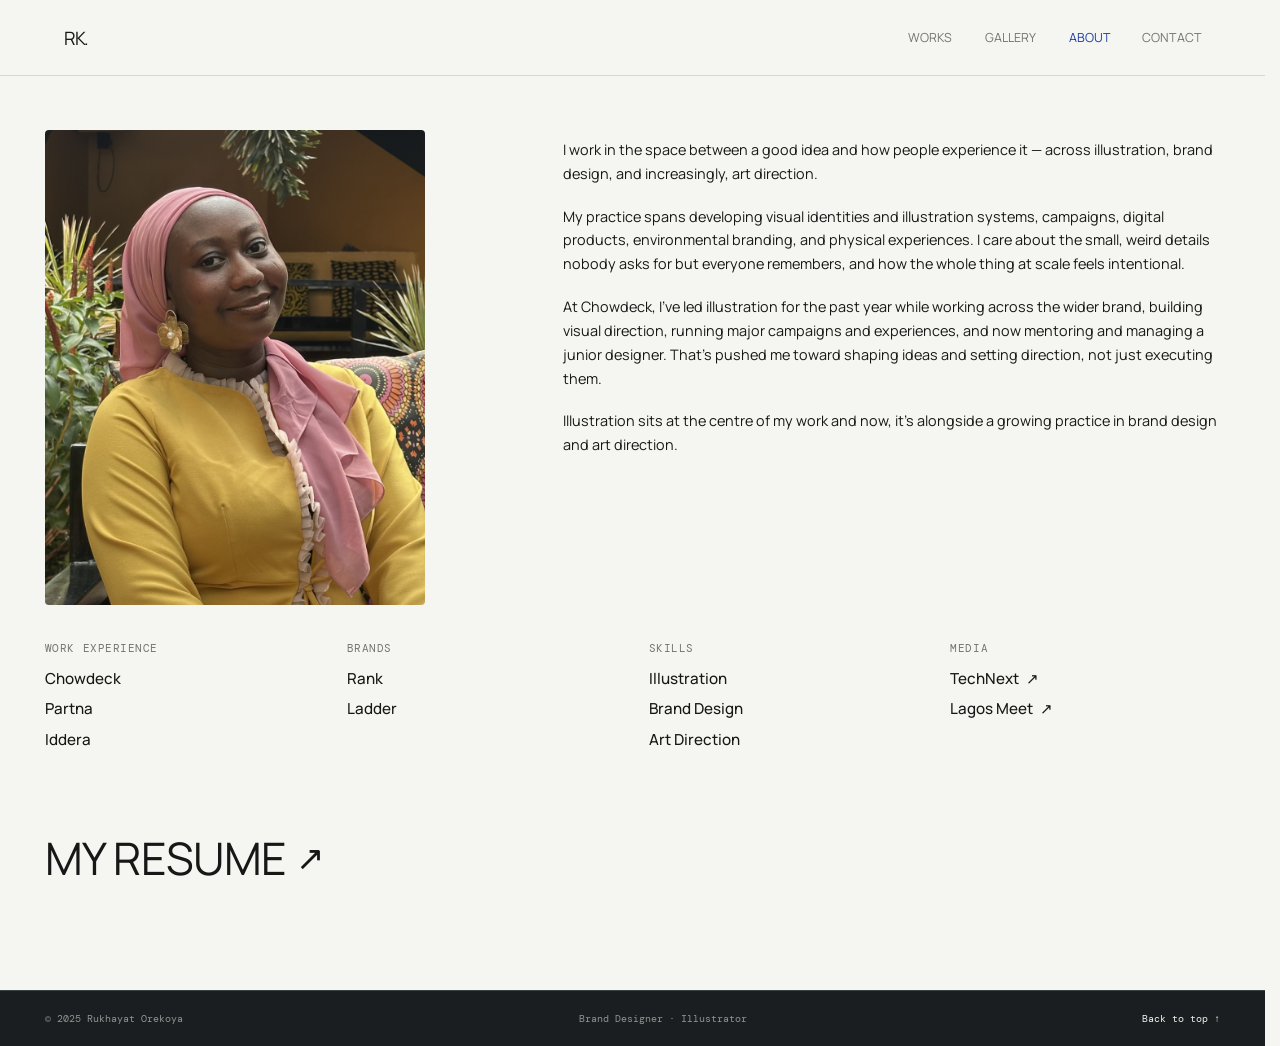
==== about.html @ cfad0948 "Initial commit" ====
<!doctype html>
<html lang="en">
<head>
  <meta charset="UTF-8" />
  <meta name="viewport" content="width=device-width, initial-scale=1.0" />
  <meta name="description" content="About Rukky — brand designer and illustrator." />
  <title>About — RUKKY</title>
  <link rel="preconnect" href="https://fonts.googleapis.com" />
  <link rel="preconnect" href="https://fonts.gstatic.com" crossorigin />
  <link href="https://fonts.googleapis.com/css2?family=BBH+Bartle&family=DM+Mono:wght@400;500&family=Manrope:wght@400;500;600;700;800&display=swap" rel="stylesheet" />
  <link rel="stylesheet" href="style.css" />
  <link rel="stylesheet" href="about.css" />
</head>
<body>

  <header class="site-header">
    <a class="brand" href="index.html#top" aria-label="Rukky home"><span>RK.</span></a>
    <button class="nav-hamburger" id="navHamburger" type="button" aria-expanded="false" aria-controls="navLinks" aria-label="Open menu">
      <span></span><span></span><span></span>
    </button>
    <nav id="navLinks" aria-label="Primary navigation" aria-hidden="true">
      <a href="index.html#work">Works</a>
      <a href="gallery.html">Gallery</a>
      <a href="about.html" aria-current="page">About</a>
      <a href="index.html#contact">Contact</a>
    </nav>
  </header>

  <main class="about-page section-pad">

    <div class="about-top">
      <div class="about-photo reveal">
        <img src="/about_image/Mask group (1).png" alt="Portrait of Rukky" loading="lazy" />
      </div>

      <div class="about-copy reveal">
        <p>I work in the space between a good idea and how people experience it — across illustration, brand design, and increasingly, art direction.</p>
        <p>My practice spans developing visual identities and illustration systems, campaigns, digital products, environmental branding, and physical experiences. I care about the small, weird details nobody asks for but everyone remembers, and how the whole thing at scale feels intentional.</p>
        <p>At Chowdeck, I've led illustration for the past year while working across the wider brand, building visual direction, running major campaigns and experiences, and now mentoring and managing a junior designer. That's pushed me toward shaping ideas and setting direction, not just executing them.</p>
        <p>Illustration sits at the centre of my work and now, it's alongside a growing practice in brand design and art direction.</p>
      </div>
    </div>

    <div class="about-info-grid reveal">
      <div class="info-col">
        <span class="info-heading">Work Experience</span>
        <ul>
          <li>Chowdeck</li>
          <li>Partna</li>
          <li>Iddera</li>
        </ul>
      </div>

      <div class="info-col">
        <span class="info-heading">Brands</span>
        <ul>
          <li>Rank</li>
          <li>Ladder</li>
        </ul>
      </div>

      <div class="info-col">
        <span class="info-heading">Skills</span>
        <ul>
          <li>Illustration</li>
          <li>Brand Design</li>
          <li>Art Direction</li>
        </ul>
      </div>

      <div class="info-col">
        <span class="info-heading">Media</span>
        <ul>
          <li><a href="c:\Users\USER\AppData\Local\Packages\5319275A.WhatsAppDesktop_cv1g1gvanyjgm\LocalState\sessions\1823B4BE1924D067EE074D2FEBE9F70C9F00E1A9\transfers\2026-40\WhatsApp Image 2026-10-04 at 8.21.40 AM.jpeg">TechNext <span>↗</span></a></li>
          <li><a href="https://www.instagram.com/p/DVbAoucCLzO/?stkn=NGVlZGlpcnlzb3Js">Lagos Meet <span>↗</span></a></li>
        </ul>
      </div>
    </div>

    <a class="resume-link reveal" href="#">MY RESUME <span>↗</span></a>

  </main>

  <footer class="site-footer section-pad">
    <span>© 2025 Rukhayat Orekoya</span>
    <span>Brand Designer · Illustrator</span>
    <a href="index.html#top">Back to top ↑</a>
  </footer>

  <script src="script.js"></script>
</body>
</html>
---- style.css ----
html {
  scrollbar-gutter: stable;
}
:root {
  --ink: #171717;
  --muted: #747474;
  --line: #d8d8d3;
  --paper: #f5f5f1;
  --acid: #c9f06d;
  --dark: #1b1e20;
}

* {
  box-sizing: border-box;
}

html {
  scroll-behavior: smooth;
}
body,
a,
button {
  cursor: url('/cursor_images/spade-black-cursor-24.png') 11 0, auto;
}

body {
  margin: 0;
  overflow-x: hidden;
  background: var(--paper);
  color: var(--ink);
  font-family: "Manrope", Arial, sans-serif;
}
.site-header nav a[aria-current="page"] {
  color: #1c3fa6;
}


.section-pad {
  padding-right: clamp(1rem, 3.5vw, 4rem);
  padding-left: clamp(1rem, 3.5vw, 4rem);
}

/* =============================
   Header and navigation
============================= */
.site-header {
  position: sticky;
  z-index: 20;
  top: 0;
  display: flex;
  height: 76px;
  align-items: center;
  justify-content: space-between;
  padding: 0 clamp(1.25rem, 5vw, 5.5rem);
  border-bottom: 1px solid var(--line);
  background: rgb(245 245 241 / 88%);
  backdrop-filter: blur(12px);
  font-size: 0.72rem;
}

.site-header.pink-header {
  background: #ff3ebf;
  border-bottom: 1px solid var(--ink);
  backdrop-filter: none;

}

.site-header.pink-header nav a {
  color: var(--ink);
  font-weight: 600;
}


.site-header.pink-header nav a:hover {
  opacity: 0.6;
  color: var(--ink);
}

.brand {
  color: var(--ink);
  font-family: "BBH Bartle", "Manrope", Arial, sans-serif;   /* add this line */
  font-size: 1.15rem;
  font-weight: 400;   /* was: 800 — BBH Bartle only ships as 400, same issue as before */
  letter-spacing: -0.08em;
  text-decoration: none;
}

.site-header nav {
  display: flex;
  gap: clamp(0.75rem, 2.5vw, 2.5rem);   /* slightly tighter min, since BBH Bartle is wider per-letter */
}

.site-header nav a {
  color: var(--muted);
  font-family: "BBH Bartle", "Manrope", Arial, sans-serif;
  font-size: 0.78rem;
  font-weight: 400;
  letter-spacing: 0.01em;
  text-transform: uppercase;
  text-decoration: none;
  transition: color 0.25s ease, opacity 0.2s ease;
}
.site-header nav a:hover {
  opacity: 0.6;
}
.site-header nav a:hover,
.text-link:hover,
.email-link:hover {
  color: var(--ink);
}

.nav-hamburger {
  display: none;
}

/* =============================
   Shared text styles
============================= */
.eyebrow {
  color: var(--muted);
  font-family: "DM Mono", monospace;
  font-size: 0.68rem;
  letter-spacing: 0.05em;
  text-transform: uppercase;
}

.eyebrow > span {
  margin-right: 1.2rem;
  color: var(--ink);
}

/* =============================
   Hero section
============================= */


body.pink-page {
  background: #ff3ebf;
}

.hero {
  display: flex;
  flex-direction: column;
  gap: clamp(1rem, 2vh, 1.5rem);        /* was: clamp(1.5rem, 3vh, 2.5rem) */
  padding-top: clamp(1rem, 2.5vh, 1.5rem); /* was: clamp(1.5rem, 4vh, 2.5rem) */
  padding-bottom: clamp(1.5rem, 3vh, 2rem); /* was: clamp(2rem, 4vh, 3rem) */
  text-align: center;
}
.hero-banner {
  width: 100%;
  max-width: none;
  margin: 0 auto;
  aspect-ratio: 3 / 1;
  overflow: hidden;
}
.hero-banner img {
  display: block;
  width: 100%;
  height: 100%;
  object-fit: cover;
}
.hero-intro {
  max-width: 100%;   /* was: 640px — let it breathe closer to full width */
}
.hero-title {
  margin: 0 0 1rem;
  font-family: "BBH Bartle", "Manrope", Arial, sans-serif;
  font-size: clamp(2.8rem, 8vw, 5.5rem);   /* bumped up since BBH Bartle may still read slightly smaller at the same declared size */
  letter-spacing: -0.01em;
  line-height: 0.95;
  color: var(--ink);
}
.hero-section-label {
  text-align: center;
  margin-top: clamp(1rem, 3vh, 2rem);       /* add this */
  margin-bottom: clamp(2.5rem, 5vh, 4rem);  /* was: clamp(1.5rem, 3vh, 2.5rem) */
  font-family: "BBH Bartle", "Manrope", Arial, sans-serif;
  font-size: clamp(1.1rem, 2.5vw, 1.5rem);
  letter-spacing: 0.02em;
  color: #fff;
}
.hero-body {
  margin: 0;
  font-family: "Manrope", Arial, sans-serif;
  font-weight: 500;
  font-size: clamp(0.95rem, 1.4vw, 1.1rem);
  line-height: 1.6;
  color: var(--ink);
}
.hero-tagline {
  font-weight: 700;
  text-transform: uppercase;
}

.work-blue {
  background: #1c3fa6;
  padding-top: clamp(2rem, 4vh, 3rem);
  padding-bottom: clamp(3rem, 6vw, 5rem);
}
@keyframes pulse {
  0%, 100% { opacity: 1; }
  50% { opacity: 0.35; }
}

.status-rotate {
  transition: opacity 0.4s ease;
}

.hero-lede {
  margin: 0;
  font-size: clamp(1.5rem, 3vw, 1.5rem);
  font-weight: 500;
  letter-spacing: -0.03em;
  line-height: 1.3;
  color: var(--ink);
  transition-delay: 0.2s;
}

/* =============================
   Work and project cards
============================= */
.work,
.about {
  padding-top: clamp(3rem, 6vw, 6rem);
  
}
.work {
  padding-top: clamp(1rem, 3vh, 2rem);  /* add this if spacing feels too tight after removing the heading */
}

.heading-note,
.contact-aside {
  color: var(--muted);
  font-size: 0.78rem;
}

.project-grid {
  display: grid;
  grid-template-columns: repeat(2, 1fr);
  gap: clamp(1.5rem, 4vw, 4rem) 1.25rem;
}

.featured-project {
  display: block;
  margin-bottom: clamp(4rem, 8vw, 4rem);
}

.featured-project .project-image {
  min-height: min(42vw, 480px);
}

.project-card {
  color: var(--ink);
  text-decoration: none;
}

.project-image {
  position: relative;
  min-height: 390px;
  overflow: hidden;
  background: #d9d4c8;
  transition: transform 0.5s cubic-bezier(0.2, 0.7, 0.2, 1);
}

.project-art {
  display: block;
  position: absolute;
  inset: 0;
  width: 100%;
  height: 100%;
  object-fit: cover;
  transition: transform 0.7s cubic-bezier(0.2, 0.7, 0.2, 1), filter 0.4s ease;
}

.project-card:hover .project-image {
  transform: scale(0.985);
}

.project-card:hover .project-art {
  transform: scale(1.05);
  filter: saturate(1.08);
}

.image-label {
  position: absolute;
  z-index: 2;
  top: 1rem;
  left: 1rem;
  color: #fff;
  font-family: "DM Mono", monospace;
  font-size: 0.62rem;
  text-shadow: 0 1px 4px #0008;
}

.project-meta {
  display: flex;
  align-items: flex-start;
  justify-content: space-between;
  padding: 1.1rem 0;
  border-bottom: 1px solid var(--line);
}

.project-meta h2 {
  margin: 0 0 0.35rem;
  font-size: 1rem;
  font-weight: 600;
}

.project-meta p {
  margin: 0;
  color: var(--muted);
  font-family: "DM Mono", monospace;
  font-size: 0.65rem;
  text-transform: uppercase;
}
.work-blue .project-meta p {
  color: #dde4f7;
  font-weight: 600;   /* was inheriting 400 from base rule */
}
.work-blue .project-meta h2 {
  color: #fff;
}

.work-blue .project-arrow {
  color: #fff;
}

.work-blue .project-meta {
  border-bottom: 1px solid rgba(255,255,255,0.15);
}
.project-arrow {
  font-size: 1.25rem;
  transition: transform 0.25s ease;
}

.project-card:hover .project-arrow {
  transform: translate(4px, -4px);
}

.project-placeholder .project-image {
  display: grid;
  place-items: center;
  border: 1px dashed #bcbdb7;
  background: #e9e9e3;
}

.project-placeholder .image-label {
  color: var(--muted);
  text-shadow: none;
}

.placeholder-plus {
  color: var(--muted);
  font-size: clamp(3rem, 7vw, 6rem);
  font-weight: 300;
}

/* =============================
   About section
============================= */
.about {
  background: #e9e9e3;
}

.about-layout {
  display: grid;
  grid-template-columns: 1.3fr 1fr;
  gap: 10%;
  align-items: start;
}

.about-lede {
  max-width: 800px;
  margin: 0;
  font-size: clamp(1.8rem, 3.2vw, 3.5rem);
  letter-spacing: -0.055em;
  line-height: 1.1;
}

.about-details {
  padding-top: 0.5rem;
  color: var(--muted);
  font-size: 0.8rem;
}

.tag-list {
  display: flex;
  flex-wrap: wrap;
  gap: 0.5rem;
  margin: 1.5rem 0 2.5rem;
}

.tag-list span {
  padding: 0.55rem 0.8rem;
  border: 1px solid #bcbdb7;
  border-radius: 30px;
  color: var(--ink);
  font-family: "DM Mono", monospace;
  font-size: 0.65rem;
}

.text-link {
  padding-bottom: 0.4rem;
  border-bottom: 1px solid var(--ink);
  color: var(--ink);
  text-decoration: none;
  transition: color 0.25s ease;
}

/* =============================
   Contact and footer
============================= */
/* =============================
   Contact and footer
============================= */
.contact {
  padding-top: clamp(5rem, 10vw, 10rem);
  padding-bottom: clamp(5rem, 10vw, 10rem);
  background: #f2f2ed;
  color: #1b1e20;
}

.contact .eyebrow {
  color: var(--muted);
}

.contact .eyebrow > span {
  color: var(--ink);
}

.contact-top {
  border-color: var(--line);
}

.contact h2 {
  margin: 4rem 0 5rem;
  font-size: clamp(3rem, 8vw, 9rem);
  font-weight: 600;
  letter-spacing: -0.09em;
  line-height: 0.92;
}

.email-link {
  padding-bottom: 0.5rem;
  border-bottom: 1px solid var(--line);
  color: var(--ink);
  font-size: clamp(1.2rem, 2vw, 2rem);
  text-decoration: none;
  transition: color 0.25s ease;
}

.email-link span {
  margin-left: 1rem;
  font-size: 1.2rem;
}

.email-link:hover {
  color: #1c3fa6;
}

.social-links {
  display: flex;
  flex-wrap: wrap;
  gap: clamp(1.5rem, 4vw, 3rem);
  margin-top: clamp(1.5rem, 3vh, 2.5rem);
}

.social-links a {
  display: inline-flex;
  align-items: center;
  gap: 0.5rem;
  font-family: "DM Mono", monospace;
  font-size: 0.85rem;
  color: var(--muted);
  text-decoration: none;
  transition: color 0.2s ease;
}

.social-links a svg {
  flex-shrink: 0;
}

.social-links a:hover {
  color:#1c3fa6; ;
}
.site-footer {
  display: flex;
  justify-content: space-between;
  gap: 1rem;
  padding-top: 1.3rem;
  padding-bottom: 1.3rem;
  border-top: 1px solid #3b4243;
  background: var(--dark);
  color: #8f9691;
  font-family: "DM Mono", monospace;
  font-size: 0.62rem;
}

.site-footer a {
  color: #f2f2ed;
  text-decoration: none;
}

/* =============================
   Motion
============================= */
.reveal {
  opacity: 0;
  transform: translateY(22px);
  transition: opacity 0.8s ease, transform 0.8s cubic-bezier(0.2, 0.7, 0.2, 1);
}

.reveal.is-visible {
  opacity: 1;
  transform: none;
}

@keyframes lift-in {
  from {
    opacity: 0;
    transform: translateY(115%);
  }

  to {
    opacity: 1;
    transform: translateY(0);
  }
}

/* =============================
   Responsive layout
============================= */
@media (max-width: 980px) {
  .project-grid {
    grid-template-columns: repeat(2, 1fr);
  }
}

@media (max-width: 720px) {
  .hero-top {
    grid-template-columns: 1fr;
    gap: 2rem;
  }

  .hero-card {
    justify-self: center;
    max-width: 220px;
  }

  .site-header {
    height: 64px;
  }

  .site-header nav {
    position: fixed;
    z-index: 30;
    top: 0;
    left: 0;
    display: none;
    width: 100%;
    height: 100vh;
    align-items: center;
    justify-content: center;
    flex-direction: column;
    gap: 1.1rem;
    background: var(--paper);
  }

  .site-header nav.mobile-open {
    display: flex;
  }

  .site-header nav a {
    color: var(--ink);
    font-size: 1.5rem;
  }

  .nav-hamburger {
    position: relative;
    z-index: 40;
    display: flex;
    width: 32px;
    height: 28px;
    flex-direction: column;
    justify-content: center;
    gap: 6px;
    padding: 4px;
    border: 0;
    background: none;
  }

  .nav-hamburger span {
    display: block;
    width: 25px;
    height: 2px;
    background: var(--ink);
    transition: all 0.3s ease;
  }

  .nav-hamburger.open span:nth-child(1) {
    transform: translateY(8px) rotate(45deg);
  }

  .nav-hamburger.open span:nth-child(2) {
    opacity: 0;
  }

  .nav-hamburger.open span:nth-child(3) {
    transform: translateY(-8px) rotate(-45deg);
  }

  body.menu-open {
    overflow: hidden;
  }

  .project-grid,
  .about-layout {
    display: block;
  }

  .project-card {
    display: block;
    margin-bottom: 3.5rem;
  }

  .project-image {
    min-height: 360px;
  }

  .featured-project .project-image {
    min-height: 360px;
  }

  .section-heading {
    align-items: flex-start;
    gap: 1rem;
  }

  .heading-note,
  .contact-aside {
    max-width: 170px;
    text-align: right;
  }

  .site-footer {
    flex-wrap: wrap;
  }

  .site-footer span:nth-child(2) {
    display: none;
  }
}
---- about.css ----
.about-page {
  padding-top: clamp(2.5rem, 6vh, 4.5rem);
  padding-bottom: clamp(4rem, 8vw, 8rem);
}

.about-top {
  display: grid;
  grid-template-columns: 0.9fr 1.3fr;
  gap: clamp(2rem, 5vw, 4rem);
  align-items: start;
  margin-bottom: clamp(2rem, 4vh, 3rem);
}

.about-photo {
  max-width: 380px;
  overflow: hidden;
  border-radius: 4px;
  aspect-ratio: 4 / 5;
}

.about-photo img {
  display: block;
  width: 100%;
  height: 100%;
  object-fit: cover;
}

.about-copy {
  display: flex;
  flex-direction: column;
  gap: 1.2rem;
  padding-top: 0.5rem;
}

.about-copy p {
  margin: 0;
  font-family: "Manrope", Arial, sans-serif;
  font-size: clamp(0.9rem, 1.1vw, 1rem);
  line-height: 1.65;
  color: var(--ink);
}

.about-info-grid {
  display: grid;
  grid-template-columns: repeat(4, 1fr);
  gap: 2rem;
}

.info-heading {
  display: block;
  margin-bottom: 0.8rem;
  font-family: "DM Mono", monospace;
  font-size: 0.68rem;
  letter-spacing: 0.05em;
  text-transform: uppercase;
  color: var(--muted);
}

.info-col ul {
  list-style: none;
  margin: 0;
  padding: 0;
  display: flex;
  flex-direction: column;
  gap: 0.6rem;
}

.info-col li {
  font-family: "Manrope", Arial, sans-serif;
  font-size: 0.95rem;
  font-weight: 500;
  color: var(--ink);
}

.info-col a {
  display: inline-flex;
  align-items: center;
  gap: 0.4rem;
  color: var(--ink);
  text-decoration: none;
  transition: opacity 0.2s ease;
}

.info-col a:hover {
  opacity: 0.6;
}

.resume-link {
  display: inline-flex;
  align-items: center;
  gap: 0.6rem;
  margin-top: clamp(3rem, 6vw, 5rem);
  font-family: "BBH Bartle", "Manrope", Arial, sans-serif;
  font-size: clamp(1.8rem, 4vw, 2.8rem);
  text-transform: uppercase;
  color: var(--ink);
  text-decoration: none;
  letter-spacing: -0.01em;
}

.resume-link span {
  font-size: 0.75em;
}

.resume-link:hover {
  opacity: 0.6;
}

@media (max-width: 720px) {
  .about-top {
    grid-template-columns: 1fr;
    gap: 1.75rem;
  }

  .about-photo {
    max-width: 260px;
  }

  .about-info-grid {
    grid-template-columns: repeat(2, 1fr);
    gap: 2rem 1.5rem;
  }
}
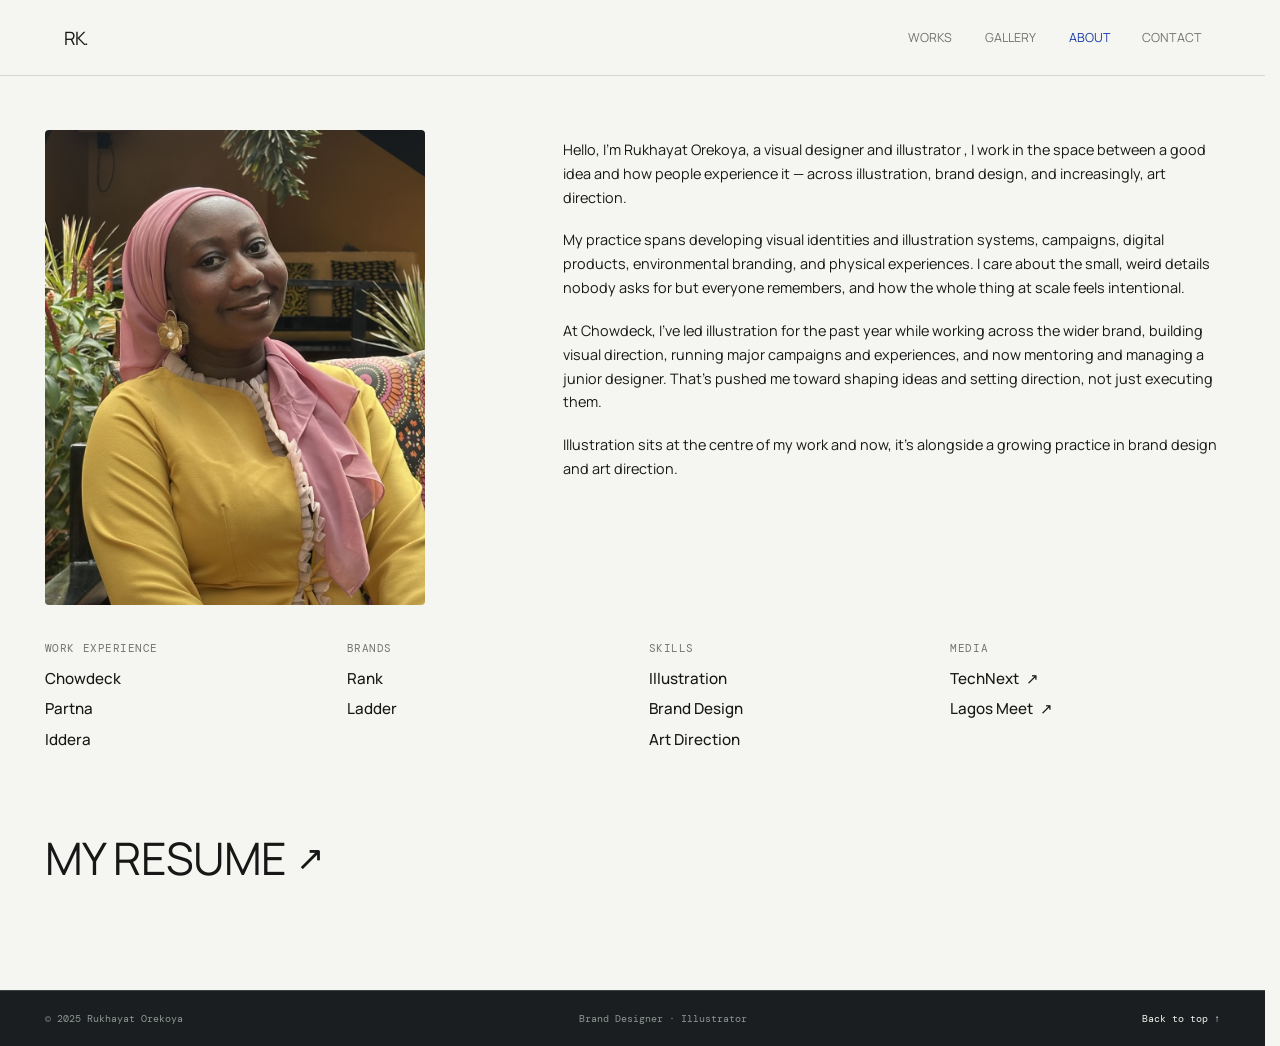
==== commit 65471db9: "Update website" ====
--- a/about.html
+++ b/about.html
@@ -34,7 +34,7 @@
       </div>
 
       <div class="about-copy reveal">
-        <p>I work in the space between a good idea and how people experience it — across illustration, brand design, and increasingly, art direction.</p>
+        <p>Hello, I’m Rukhayat Orekoya, a visual designer and illustrator , I work in the space between a good idea and how people experience it — across illustration, brand design, and increasingly, art direction.</p>
         <p>My practice spans developing visual identities and illustration systems, campaigns, digital products, environmental branding, and physical experiences. I care about the small, weird details nobody asks for but everyone remembers, and how the whole thing at scale feels intentional.</p>
         <p>At Chowdeck, I've led illustration for the past year while working across the wider brand, building visual direction, running major campaigns and experiences, and now mentoring and managing a junior designer. That's pushed me toward shaping ideas and setting direction, not just executing them.</p>
         <p>Illustration sits at the centre of my work and now, it's alongside a growing practice in brand design and art direction.</p>
@@ -71,13 +71,14 @@
       <div class="info-col">
         <span class="info-heading">Media</span>
         <ul>
-          <li><a href="c:\Users\USER\AppData\Local\Packages\5319275A.WhatsAppDesktop_cv1g1gvanyjgm\LocalState\sessions\1823B4BE1924D067EE074D2FEBE9F70C9F00E1A9\transfers\2026-40\WhatsApp Image 2026-10-04 at 8.21.40 AM.jpeg">TechNext <span>↗</span></a></li>
-          <li><a href="https://www.instagram.com/p/DVbAoucCLzO/?stkn=NGVlZGlpcnlzb3Js">Lagos Meet <span>↗</span></a></li>
+          <li><a href="https://technext24.com/2026/03/09/tech-trivia-with-rukhayat-orekoya-brand/">TechNext <span>↗&#xFE0E;</span></a></li>
+          <li><a href="https://www.instagram.com/p/DVbAoucCLzO/?stkn=NGVlZGlpcnlzb3Js">Lagos Meet <span>↗&#xFE0E;</span></a></li>
         </ul>
       </div>
     </div>
 
-    <a class="resume-link reveal" href="#">MY RESUME <span>↗</span></a>
+   <a class="resume-link reveal" href="/about_image/Rukhayat_Orekoya_Resume.pdf" download>MY RESUME <span>↗︎</span></a>
+    
 
   </main>
 
